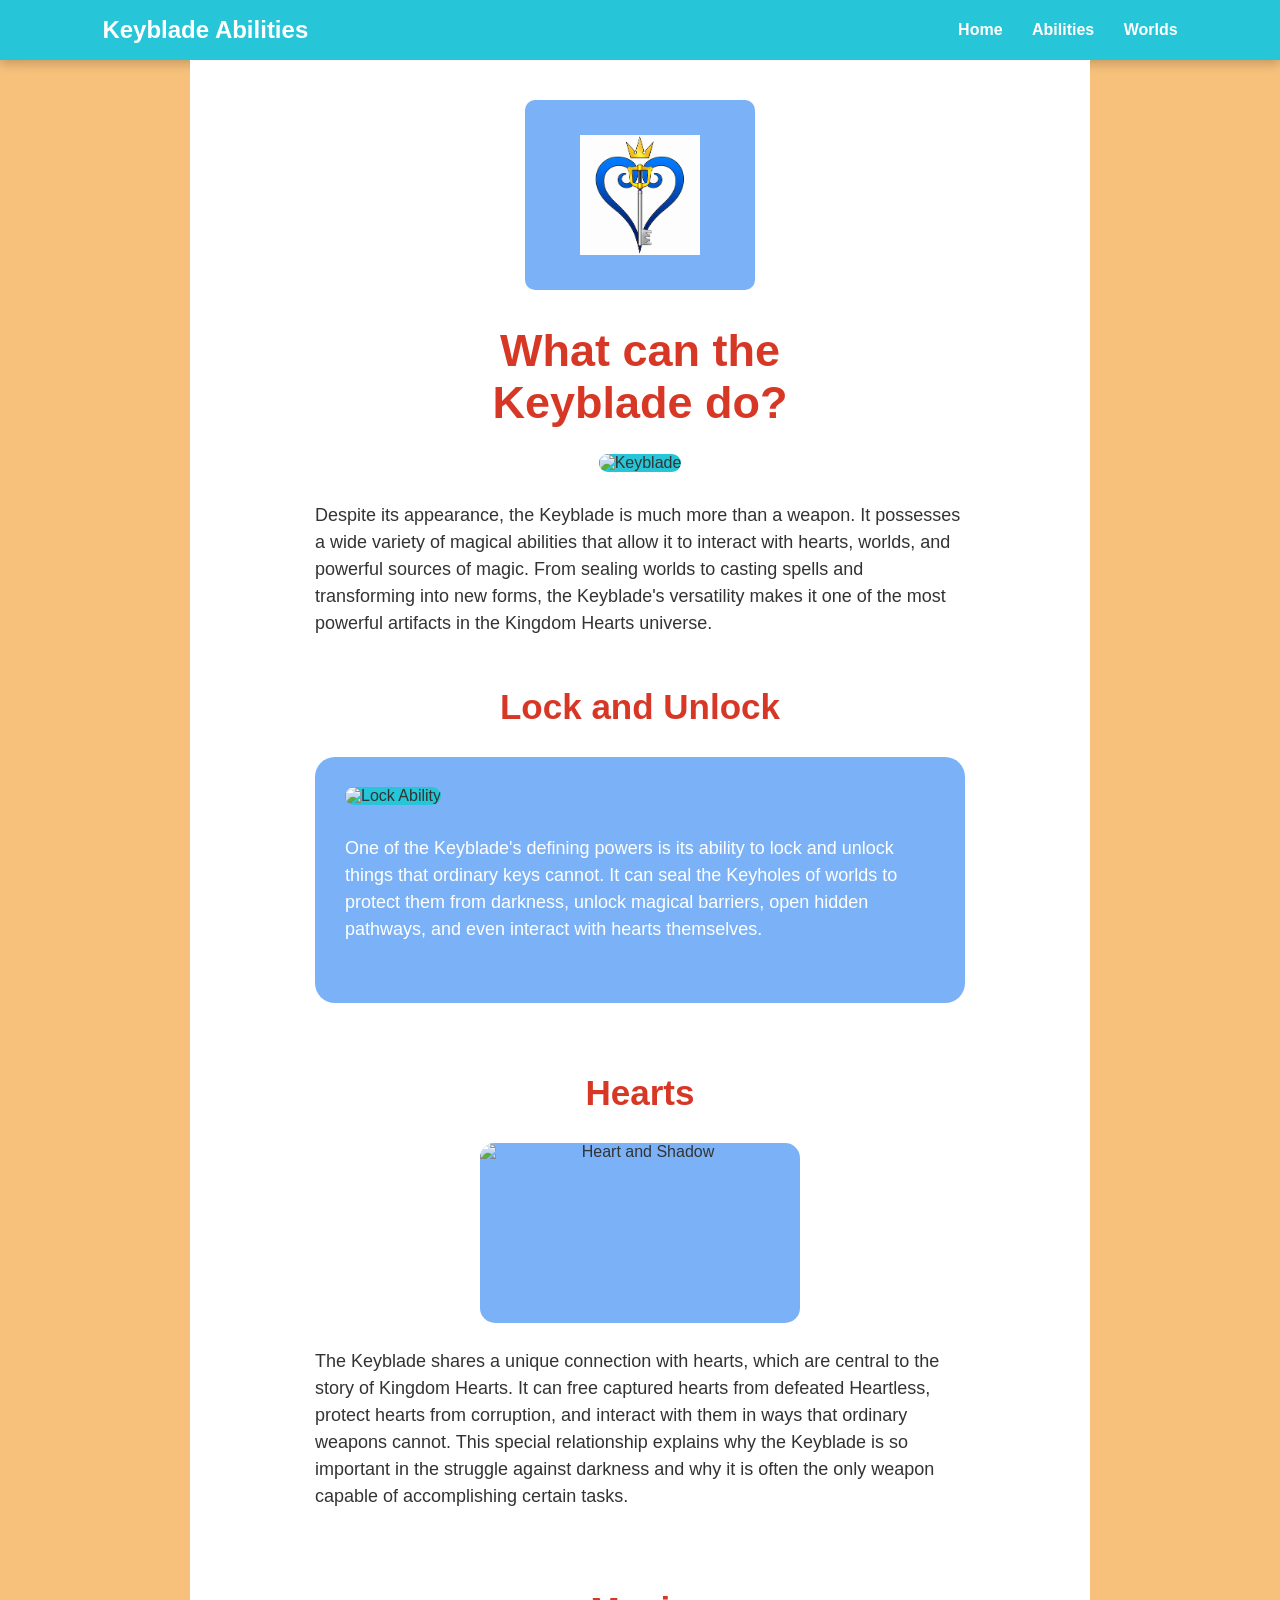
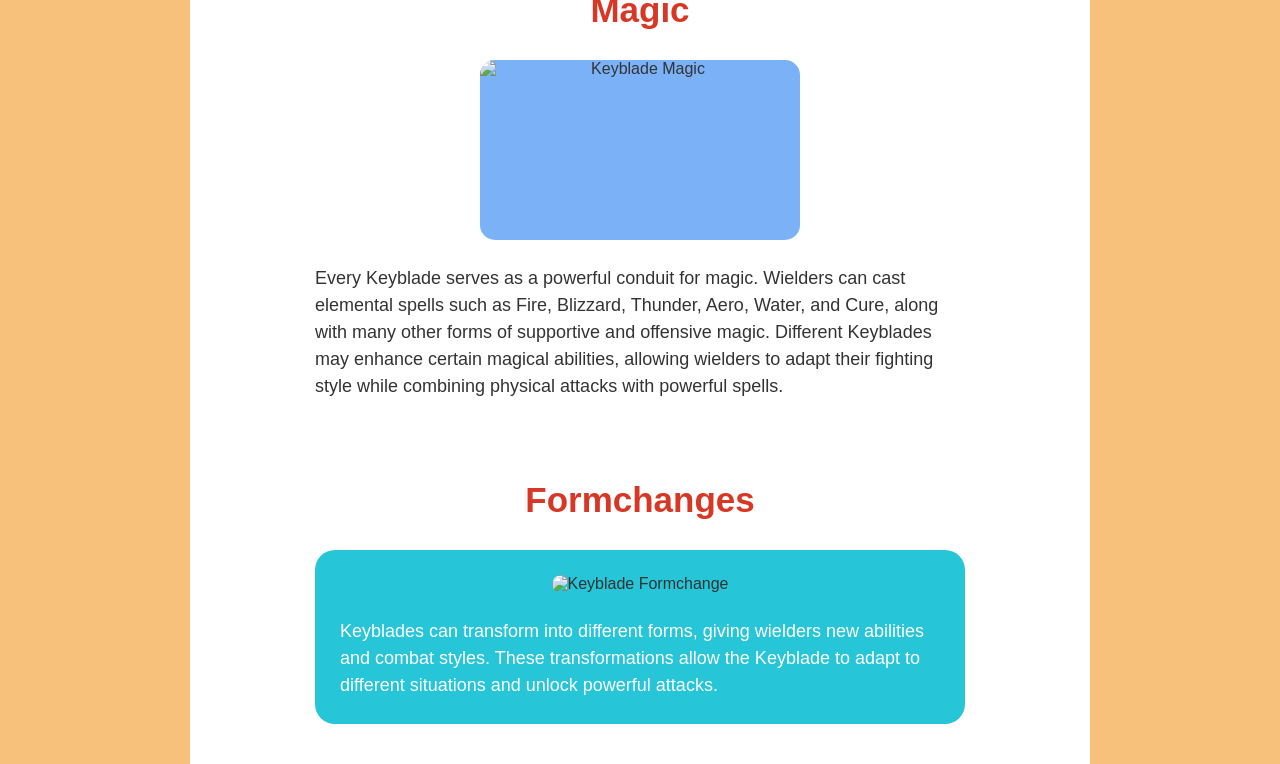
==== abilities.html @ 49fb230b "abilities html and css" ====
<!DOCTYPE html>
<html lang="en">
<head>
    <meta charset="UTF-8">
    <meta name="viewport" content="width=device-width, initial-scale=1.0">
    <title>Keyblade Abilities</title>
    <link rel="stylesheet" href="abilities.css">
</head>

<body>

    <nav>
        <h2>Keyblade Abilities</h2>
        <div class="links">
            <a href="#">Home</a>
            <a href="#">Abilities</a>
            <a href="#">Worlds</a>
        </div>
    </nav>


    <main>

        <section class="hero">

            <div class="logo">
                <img src="images/logo.png" alt="Keyblade Logo">
            </div>

            <h1>
                What can the<br>
                Keyblade do?
            </h1>

            <img class="small-image" src="images/keyblade.png" alt="Keyblade">

            <p>
                Despite its appearance, the Keyblade is much more 
                than a weapon. It possesses a wide variety of magical 
                abilities that allow it to interact with hearts, worlds, 
                and powerful sources of magic. From sealing worlds to 
                casting spells and transforming into new forms, the 
                Keyblade's versatility makes it one of the most powerful 
                artifacts in the Kingdom Hearts universe.
            </p>

        </section>


        <section class="ability">

            <h2>Lock and Unlock</h2>

            <div class="ability-card">

                <img src="images/lock.png" alt="Lock Ability">

                <p>
                    One of the Keyblade's defining powers is its ability 
                    to lock and unlock things that ordinary keys cannot. 
                    It can seal the Keyholes of worlds to protect them 
                    from darkness, unlock magical barriers, open hidden 
                    pathways, and even interact with hearts themselves.
                </p>

            </div>

        </section>

        <section class="abilities-extra">

    <h2>Hearts</h2>

    <div class="heart-image">

        <img src="images/hearts.png" alt="Heart and Shadow">

    </div>

    <p>
        The Keyblade shares a unique connection with hearts, which are 
        central to the story of Kingdom Hearts. It can free captured hearts 
        from defeated Heartless, protect hearts from corruption, and interact 
        with them in ways that ordinary weapons cannot. This special 
        relationship explains why the Keyblade is so important in the struggle 
        against darkness and why it is often the only weapon capable of 
        accomplishing certain tasks.
    </p>


    <h2>Magic</h2>

    <div class="magic-image">

        <img src="images/magic.png" alt="Keyblade Magic">

    </div>

    <p>
        Every Keyblade serves as a powerful conduit for magic. Wielders can 
        cast elemental spells such as Fire, Blizzard, Thunder, Aero, Water, 
        and Cure, along with many other forms of supportive and offensive 
        magic. Different Keyblades may enhance certain magical abilities, 
        allowing wielders to adapt their fighting style while combining 
        physical attacks with powerful spells.
    </p>


    <h2>Formchanges</h2>


    <div class="formchange-card">

        <img src="images/formchange.png" alt="Keyblade Formchange">

        <p>
            Keyblades can transform into different forms, giving wielders new 
            abilities and combat styles. These transformations allow the 
            Keyblade to adapt to different situations and unlock powerful 
            attacks.
        </p>

    </div>


</section>




    </main>


</body>
</html>
---- abilities.css ----
* {
    margin: 0;
    padding: 0;
    box-sizing: border-box;
    font-family: Arial, Helvetica, sans-serif;
}


body {
    background: #f7c07b;
    color: #333;
}


nav {
    height: 60px;
    background: #26C5D7;
    display: flex;
    justify-content: space-between;
    align-items: center;
    padding: 0 8%;
    box-shadow: 0 4px 10px rgba(0,0,0,.2);
}


nav h2 {
    color:white;
}


.links a {
    text-decoration:none;
    color:white;
    margin-left:25px;
    font-weight:bold;
}




main {
    max-width:900px;
    margin:auto;
    background:white;
    padding:40px;
    min-height:100vh;
}




.hero {
    text-align:center;
}


.logo {
    width:230px;
    height:190px;
    background:#7BB2F7;
    margin:auto;
    border-radius:10px;
    display:flex;
    justify-content:center;
    align-items:center;
}


.logo img {
    width:120px;
}


h1 {
    margin-top:35px;
    font-size:45px;
    color:#d73826;
}


.small-image {
    margin-top:25px;
    width:150px;
    height:120px;
    object-fit:cover;
    border-radius:12px;
    background:#26C5D7;
}


p {
    font-size:18px;
    line-height:1.5;
    text-align:left;
    margin:30px auto;
    max-width:650px;
}




.ability h2 {
    text-align:center;
    color:#d73826;
    font-size:35px;
    margin-top:50px;
}


.ability-card {
    background:#7BB2F7;
    border-radius:20px;
    padding:30px;
    margin:30px auto;
    max-width:650px;
}


.ability-card img {
    width:100%;
    height:250px;
    object-fit:cover;
    border-radius:15px;
    background:#26C5D7;
}


.ability-card p {
    color:white;
}



@media(max-width:600px){

    nav {
        flex-direction:column;
        height:auto;
        padding:20px;
    }

    .links {
        margin-top:15px;
    }


    main {
        padding:20px;
    }


    h1 {
        font-size:35px;
    }

}


.abilities-extra {
    text-align:center;
    margin-top:70px;
}


.abilities-extra h2 {
    font-size:35px;
    color:#d73826;
    margin:70px 0 30px;
}


.heart-image,
.magic-image {
    width:320px;
    height:180px;
    margin:auto;
    background:#7BB2F7;
    border-radius:15px;
    display:flex;
    justify-content:center;
    align-items:center;
}


.heart-image img,
.magic-image img {
    width:100%;
    height:100%;
    object-fit:cover;
    border-radius:15px;
}



.abilities-extra p {
    max-width:650px;
    margin:25px auto 80px;
    font-size:18px;
    line-height:1.5;
}



.formchange-card {

    background:#26C5D7;
    max-width:650px;
    margin:auto;
    padding:25px;
    border-radius:20px;

}


.formchange-card img {

    width:100%;
    height:260px;
    object-fit:cover;
    border-radius:15px;

}


.formchange-card p {

    color:white;
    margin-bottom:0;

}




@media(max-width:600px){

    .heart-image,
    .magic-image {

        width:90%;

    }


    .abilities-extra h2 {

        font-size:30px;

    }

}
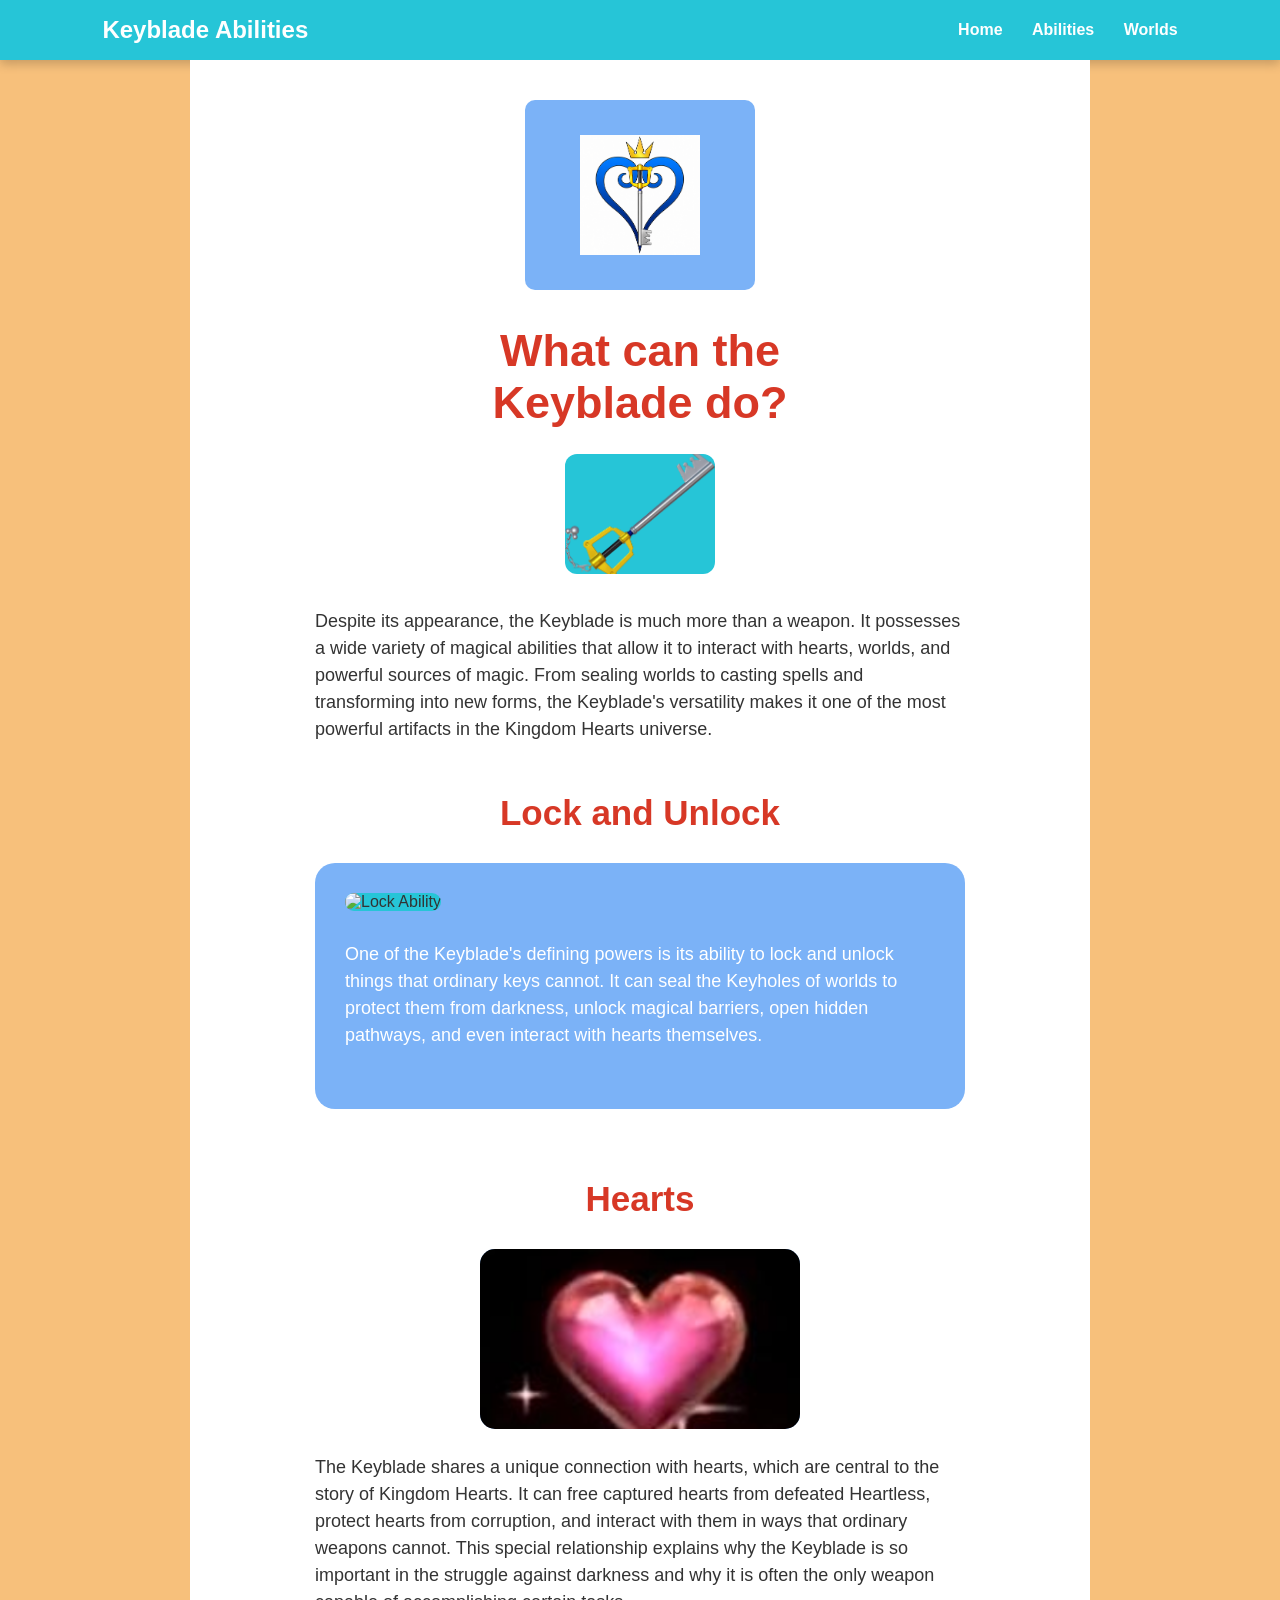
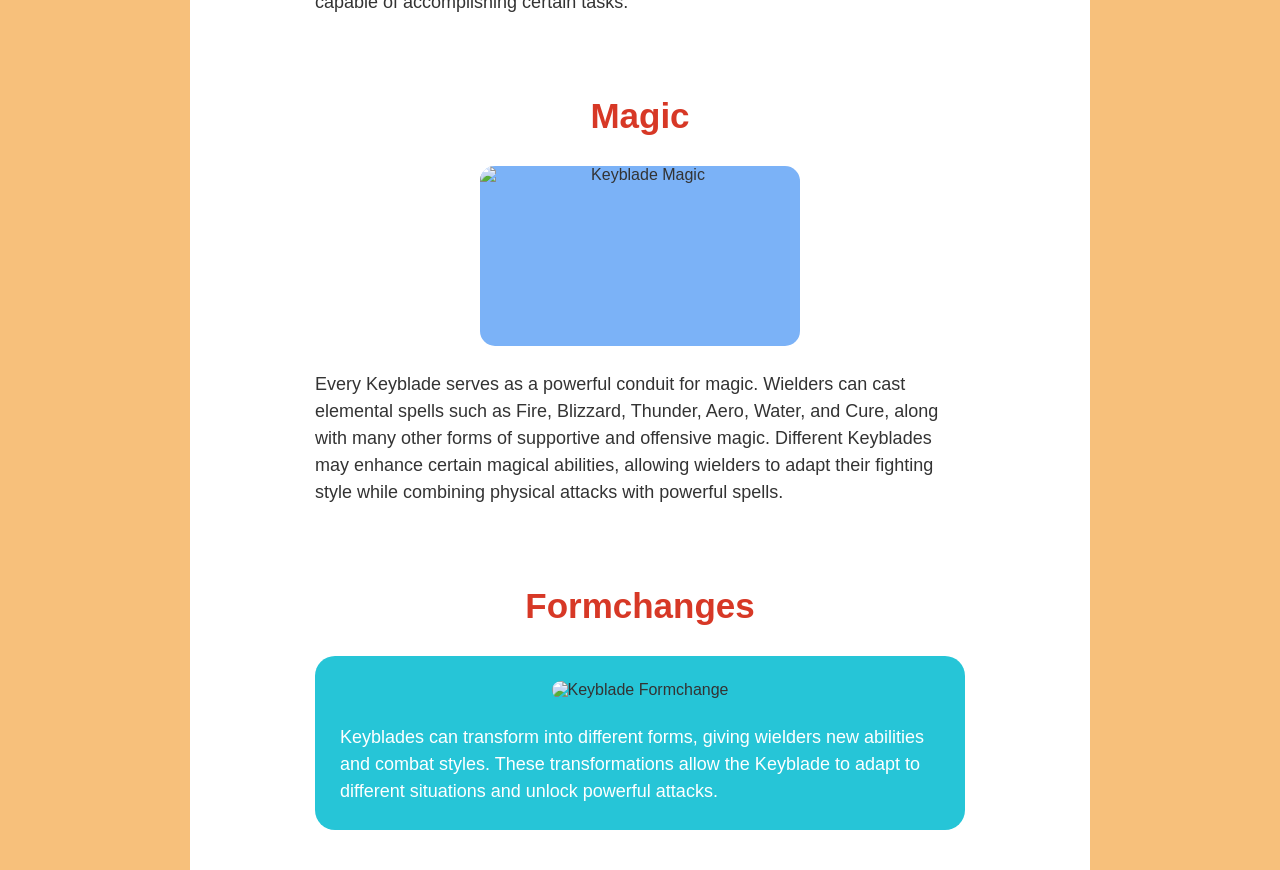
==== commit eab2caba: "Update abilities.html" ====
--- a/abilities.html
+++ b/abilities.html
@@ -12,9 +12,9 @@
     <nav>
         <h2>Keyblade Abilities</h2>
         <div class="links">
-            <a href="#">Home</a>
-            <a href="#">Abilities</a>
-            <a href="#">Worlds</a>
+            <a href="index.html">Home</a>
+            <a href="abilities.html">Abilities</a>
+            <a href="">Worlds</a>
         </div>
     </nav>
 
@@ -32,7 +32,7 @@
                 Keyblade do?
             </h1>
 
-            <img class="small-image" src="images/keyblade.png" alt="Keyblade">
+            <img class="small-image" src="images/Kingdom Key.webp" alt="Keyblade">
 
             <p>
                 Despite its appearance, the Keyblade is much more 
@@ -73,7 +73,7 @@
 
     <div class="heart-image">
 
-        <img src="images/hearts.png" alt="Heart and Shadow">
+        <img src="images/Heart.png" alt="Heart and Shadow">
 
     </div>
 
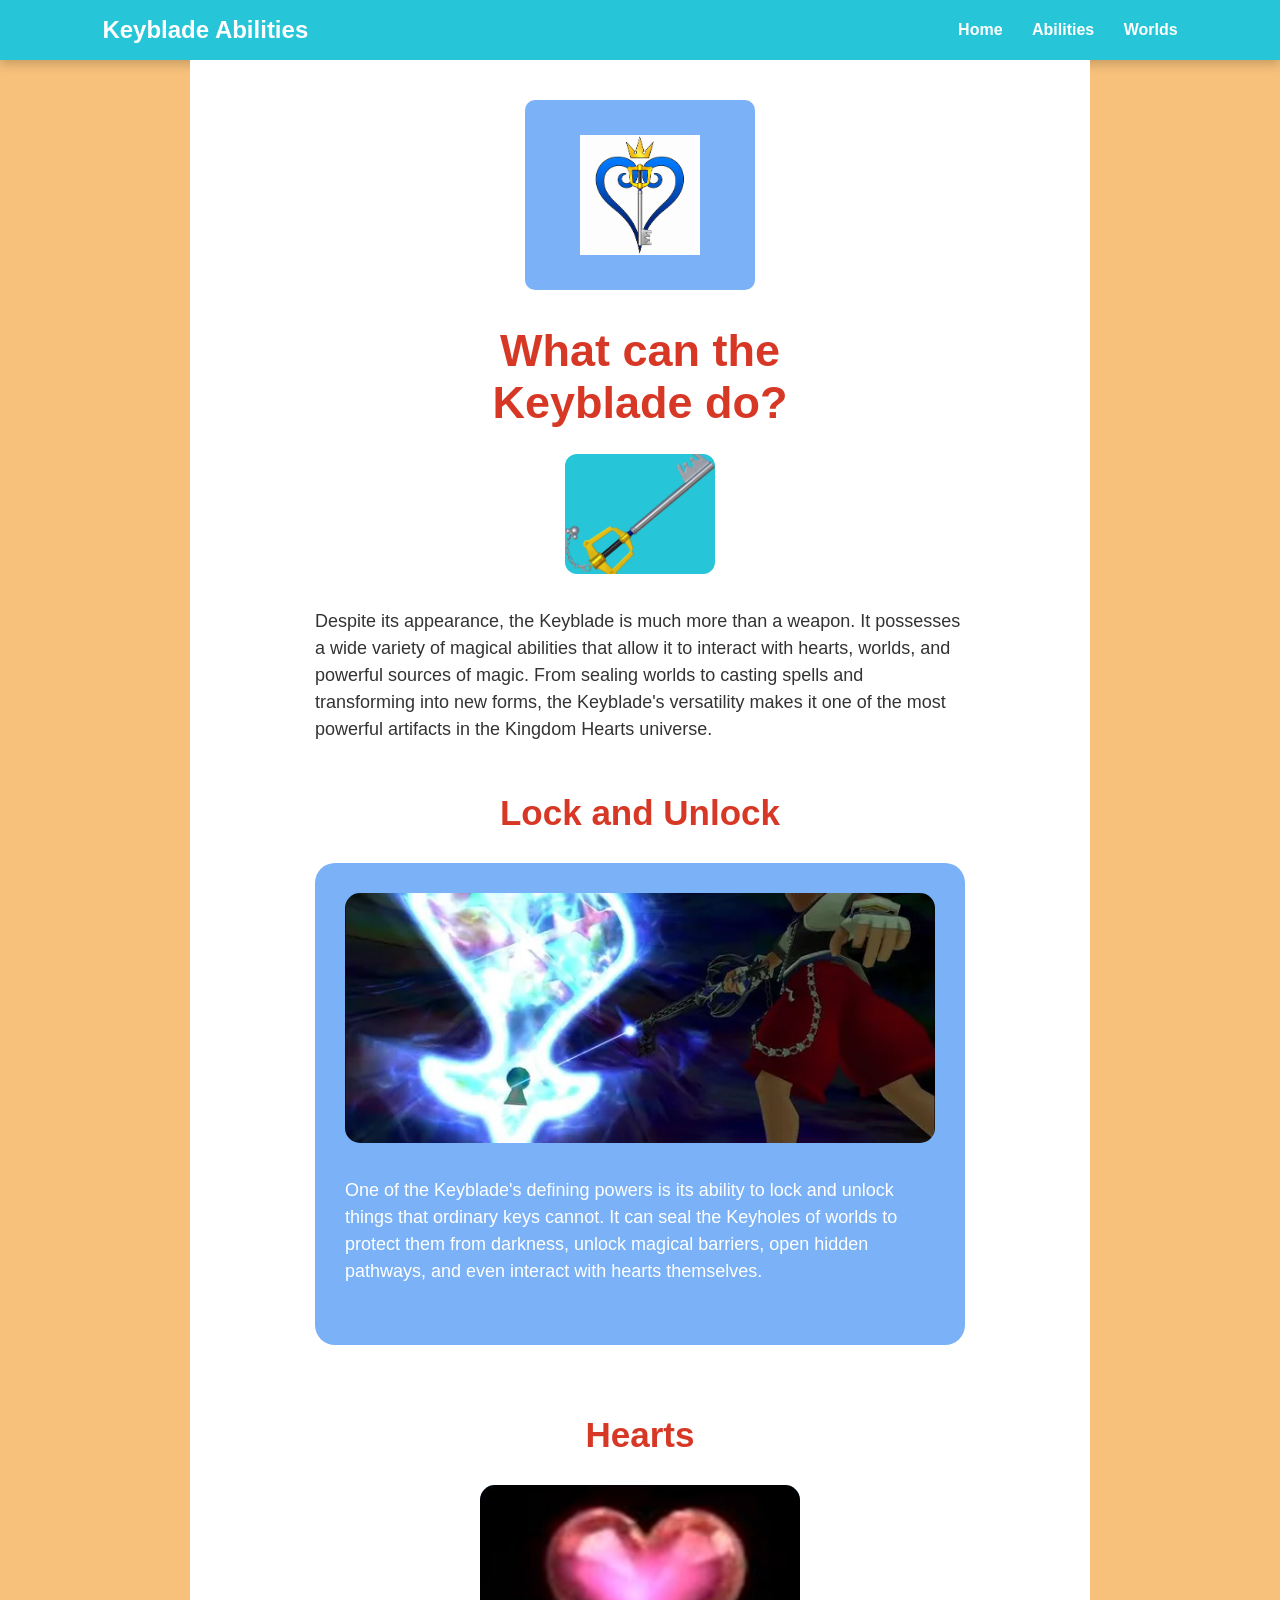
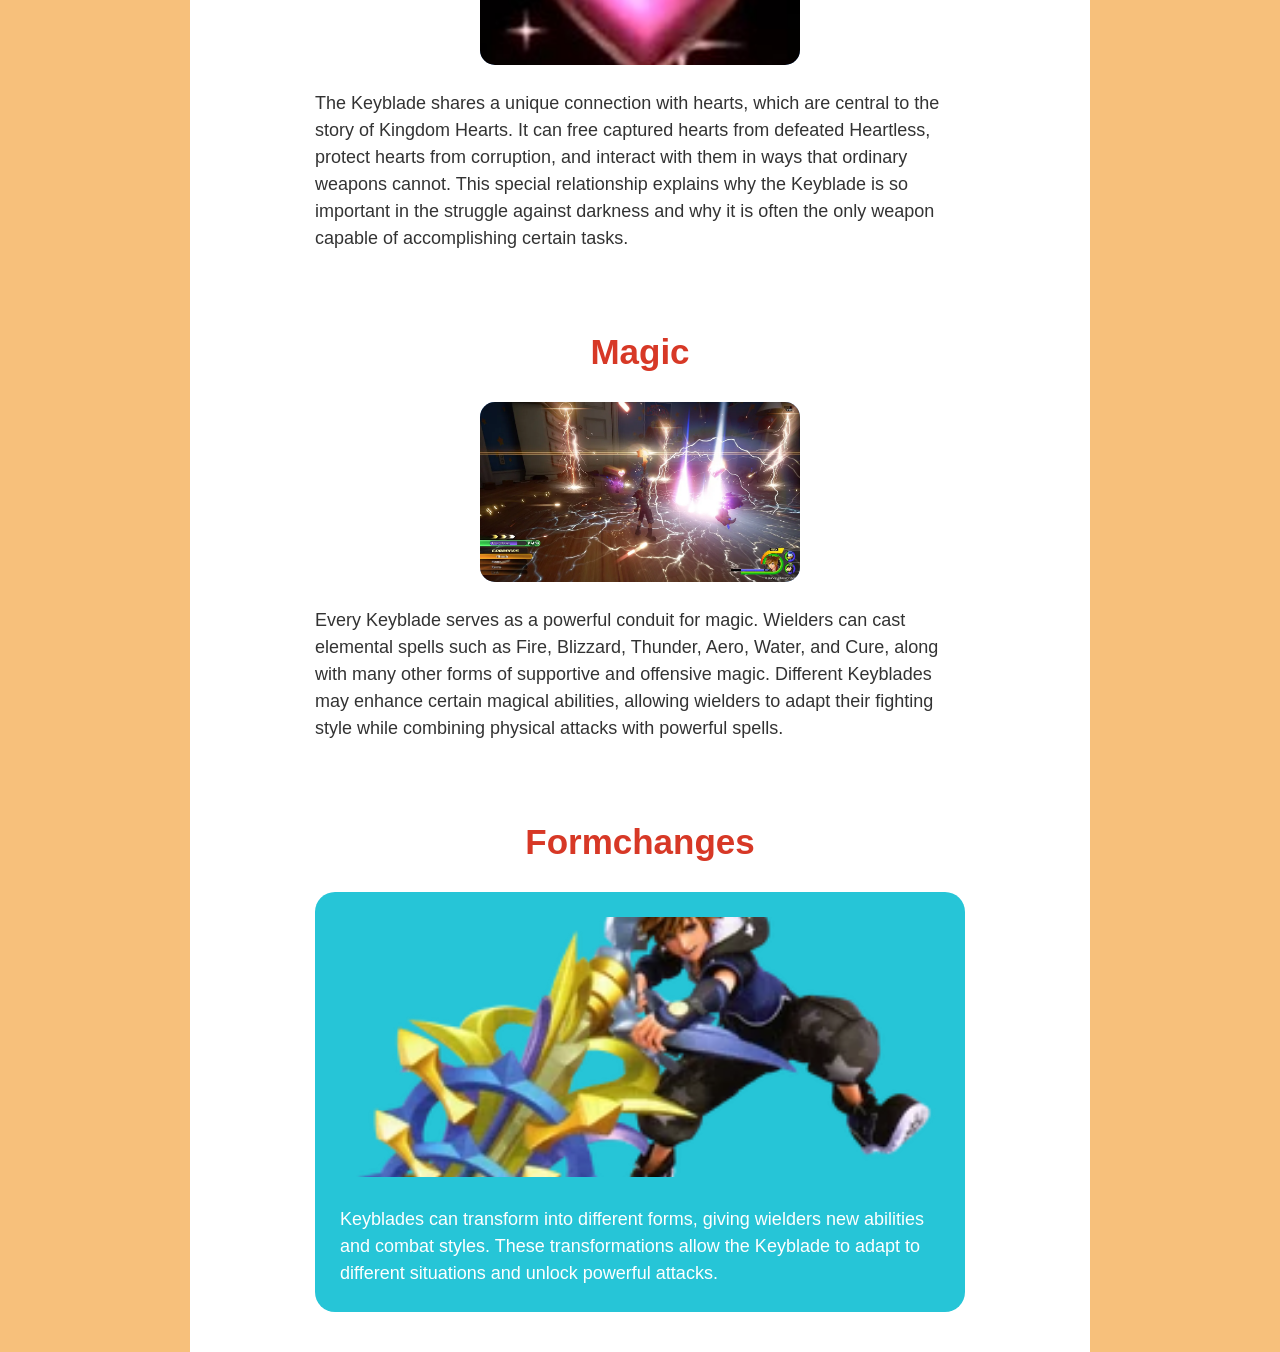
==== commit 4889b24c: "updates" ====
--- a/abilities.html
+++ b/abilities.html
@@ -4,7 +4,7 @@
     <meta charset="UTF-8">
     <meta name="viewport" content="width=device-width, initial-scale=1.0">
     <title>Keyblade Abilities</title>
-    <link rel="stylesheet" href="abilities.css">
+    <link rel="stylesheet" href="styles/abilities.css">
 </head>
 
 <body>
@@ -53,7 +53,7 @@
 
             <div class="ability-card">
 
-                <img src="images/lock.png" alt="Lock Ability">
+                <img src="images/locking keyhole.webp" alt="Lock Ability">
 
                 <p>
                     One of the Keyblade's defining powers is its ability 
@@ -92,7 +92,7 @@
 
     <div class="magic-image">
 
-        <img src="images/magic.png" alt="Keyblade Magic">
+        <img src="images/Thunder magic.webp" alt="Keyblade Magic">
 
     </div>
 
@@ -111,7 +111,8 @@
 
     <div class="formchange-card">
 
-        <img src="images/formchange.png" alt="Keyblade Formchange">
+
+        <img src="images/Magic Blaster.webp" alt="Keyblade Formchange">
 
         <p>
             Keyblades can transform into different forms, giving wielders new 
--- a/styles/abilities.css
+++ b/styles/abilities.css
@@ -0,0 +1,251 @@
+* {
+    margin: 0;
+    padding: 0;
+    box-sizing: border-box;
+    font-family: Arial, Helvetica, sans-serif;
+}
+
+
+body {
+    background: #f7c07b;
+    color: #333;
+}
+
+
+nav {
+    height: 60px;
+    background: #26C5D7;
+    display: flex;
+    justify-content: space-between;
+    align-items: center;
+    padding: 0 8%;
+    box-shadow: 0 4px 10px rgba(0,0,0,.2);
+}
+
+
+nav h2 {
+    color:white;
+}
+
+
+.links a {
+    text-decoration:none;
+    color:white;
+    margin-left:25px;
+    font-weight:bold;
+}
+
+
+
+
+main {
+    max-width:900px;
+    margin:auto;
+    background:white;
+    padding:40px;
+    min-height:100vh;
+}
+
+
+
+
+.hero {
+    text-align:center;
+}
+
+
+.logo {
+    width:230px;
+    height:190px;
+    background:#7BB2F7;
+    margin:auto;
+    border-radius:10px;
+    display:flex;
+    justify-content:center;
+    align-items:center;
+}
+
+
+.logo img {
+    width:120px;
+}
+
+
+h1 {
+    margin-top:35px;
+    font-size:45px;
+    color:#d73826;
+}
+
+
+.small-image {
+    margin-top:25px;
+    width:150px;
+    height:120px;
+    object-fit:cover;
+    border-radius:12px;
+    background:#26C5D7;
+}
+
+
+p {
+    font-size:18px;
+    line-height:1.5;
+    text-align:left;
+    margin:30px auto;
+    max-width:650px;
+}
+
+
+
+
+.ability h2 {
+    text-align:center;
+    color:#d73826;
+    font-size:35px;
+    margin-top:50px;
+}
+
+
+.ability-card {
+    background:#7BB2F7;
+    border-radius:20px;
+    padding:30px;
+    margin:30px auto;
+    max-width:650px;
+}
+
+
+.ability-card img {
+    width:100%;
+    height:250px;
+    object-fit:cover;
+    border-radius:15px;
+    background:#26C5D7;
+}
+
+
+.ability-card p {
+    color:white;
+}
+
+
+
+@media(max-width:600px){
+
+    nav {
+        flex-direction:column;
+        height:auto;
+        padding:20px;
+    }
+
+    .links {
+        margin-top:15px;
+    }
+
+
+    main {
+        padding:20px;
+    }
+
+
+    h1 {
+        font-size:35px;
+    }
+
+}
+
+
+.abilities-extra {
+    text-align:center;
+    margin-top:70px;
+}
+
+
+.abilities-extra h2 {
+    font-size:35px;
+    color:#d73826;
+    margin:70px 0 30px;
+}
+
+
+.heart-image,
+.magic-image {
+    width:320px;
+    height:180px;
+    margin:auto;
+    background:#7BB2F7;
+    border-radius:15px;
+    display:flex;
+    justify-content:center;
+    align-items:center;
+}
+
+
+.heart-image img,
+.magic-image img {
+    width:100%;
+    height:100%;
+    object-fit:cover;
+    border-radius:15px;
+}
+
+
+
+.abilities-extra p {
+    max-width:650px;
+    margin:25px auto 80px;
+    font-size:18px;
+    line-height:1.5;
+}
+
+
+
+.formchange-card {
+
+    background:#26C5D7;
+    max-width:650px;
+    margin:auto;
+    padding:25px;
+    border-radius:20px;
+
+}
+
+
+.formchange-card img {
+
+    width:100%;
+    height:260px;
+    object-fit:cover;
+    border-radius:15px;
+
+}
+
+
+.formchange-card p {
+
+    color:white;
+    margin-bottom:0;
+
+}
+
+
+
+
+@media(max-width:600px){
+
+    .heart-image,
+    .magic-image {
+
+        width:90%;
+
+    }
+
+
+    .abilities-extra h2 {
+
+        font-size:30px;
+
+    }
+
+}
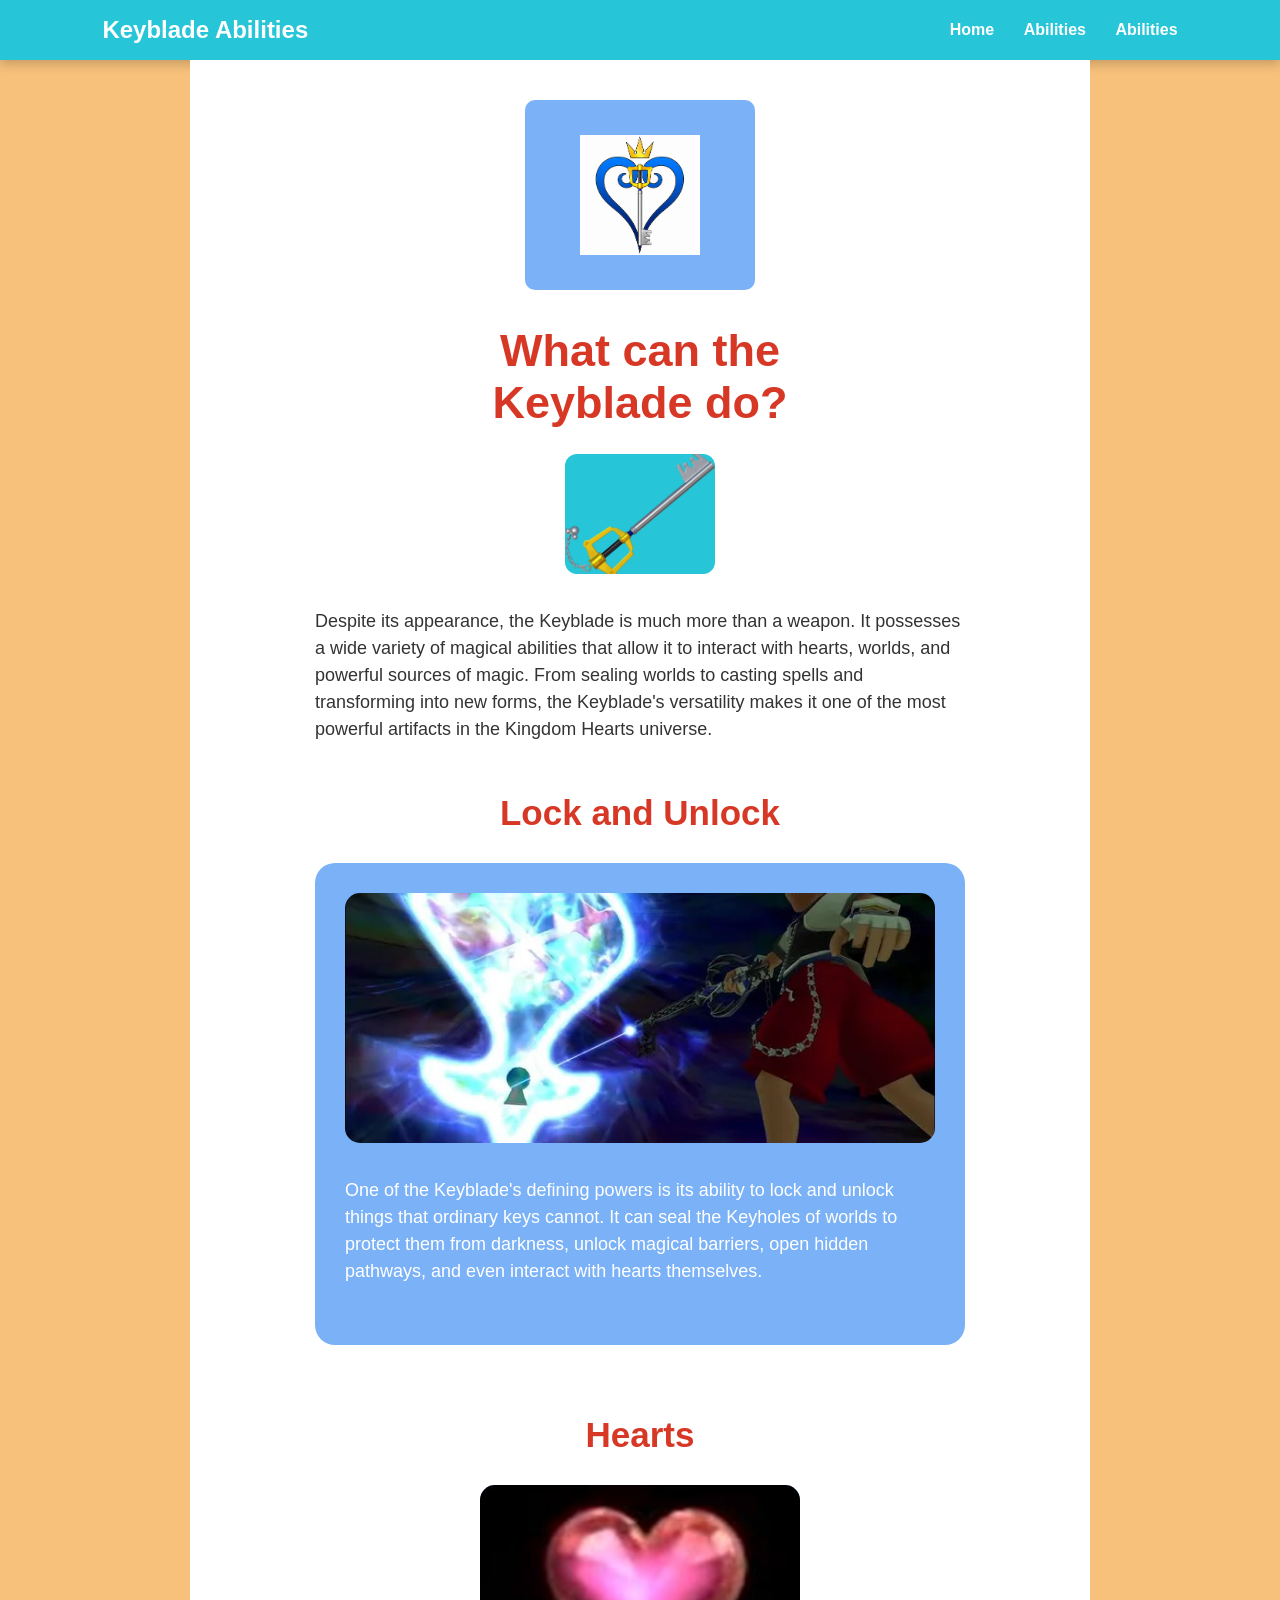
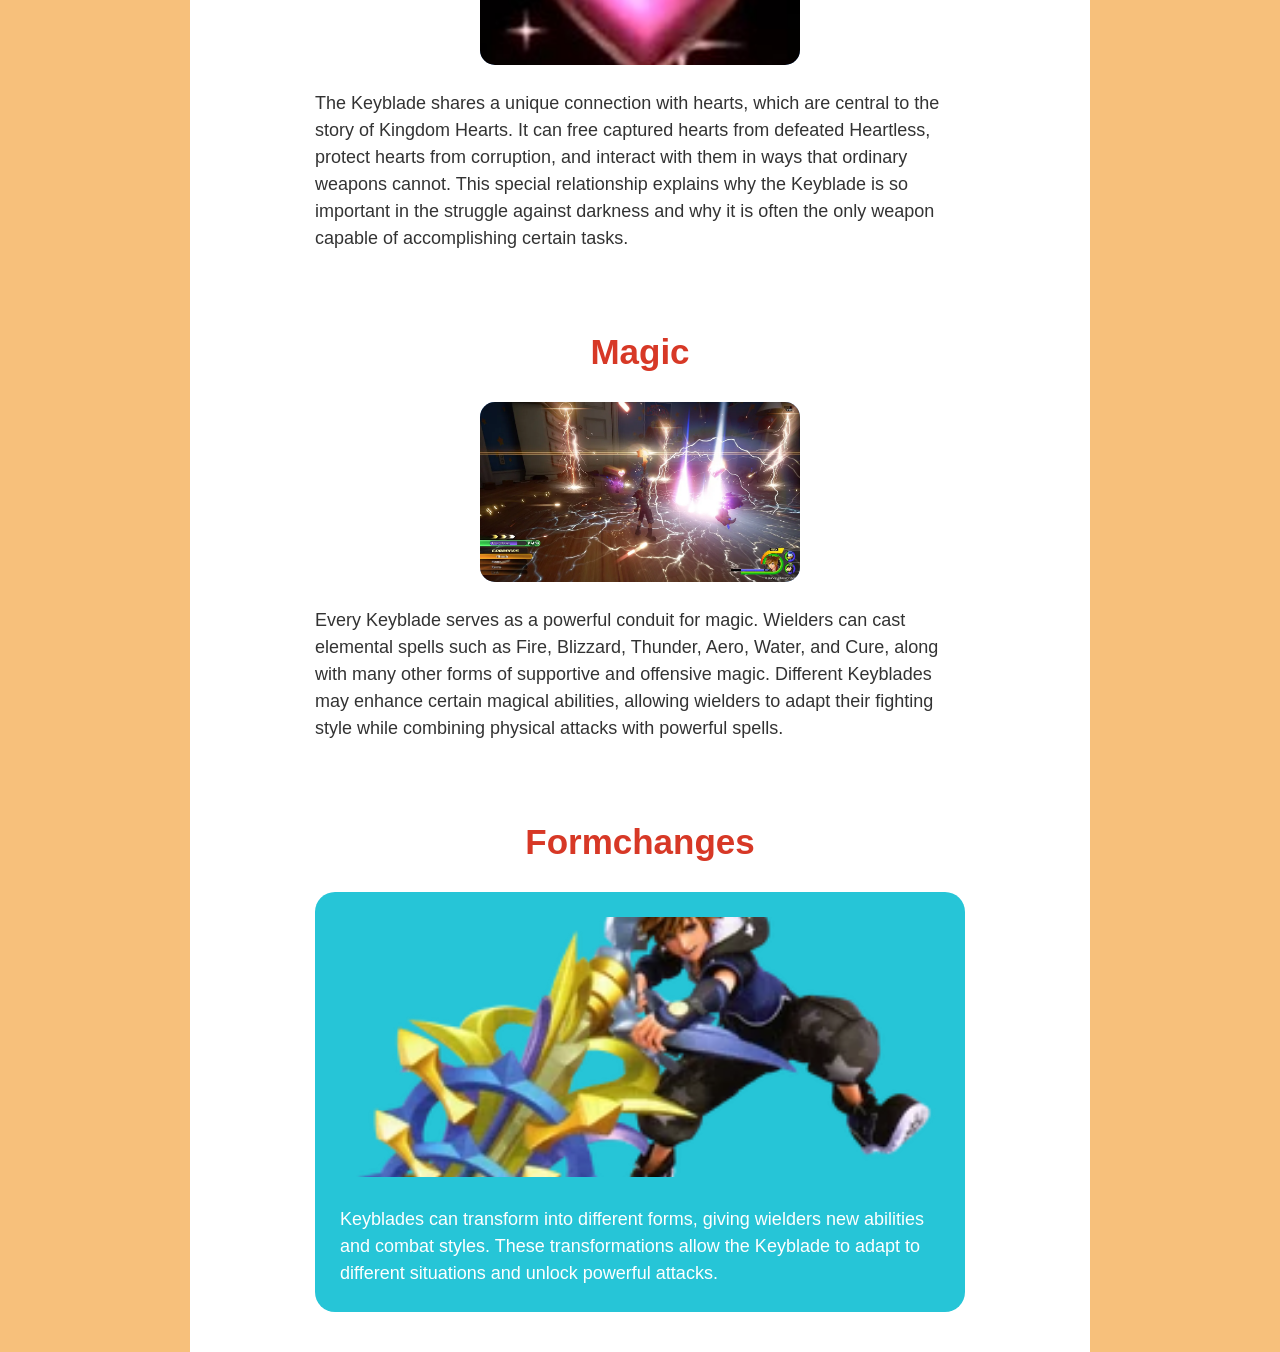
==== commit 4f9f0ec0: "update" ====
--- a/abilities.html
+++ b/abilities.html
@@ -13,8 +13,8 @@
         <h2>Keyblade Abilities</h2>
         <div class="links">
             <a href="index.html">Home</a>
+            <a href="basics.html">Abilities</a>
             <a href="abilities.html">Abilities</a>
-            <a href="">Worlds</a>
         </div>
     </nav>
 
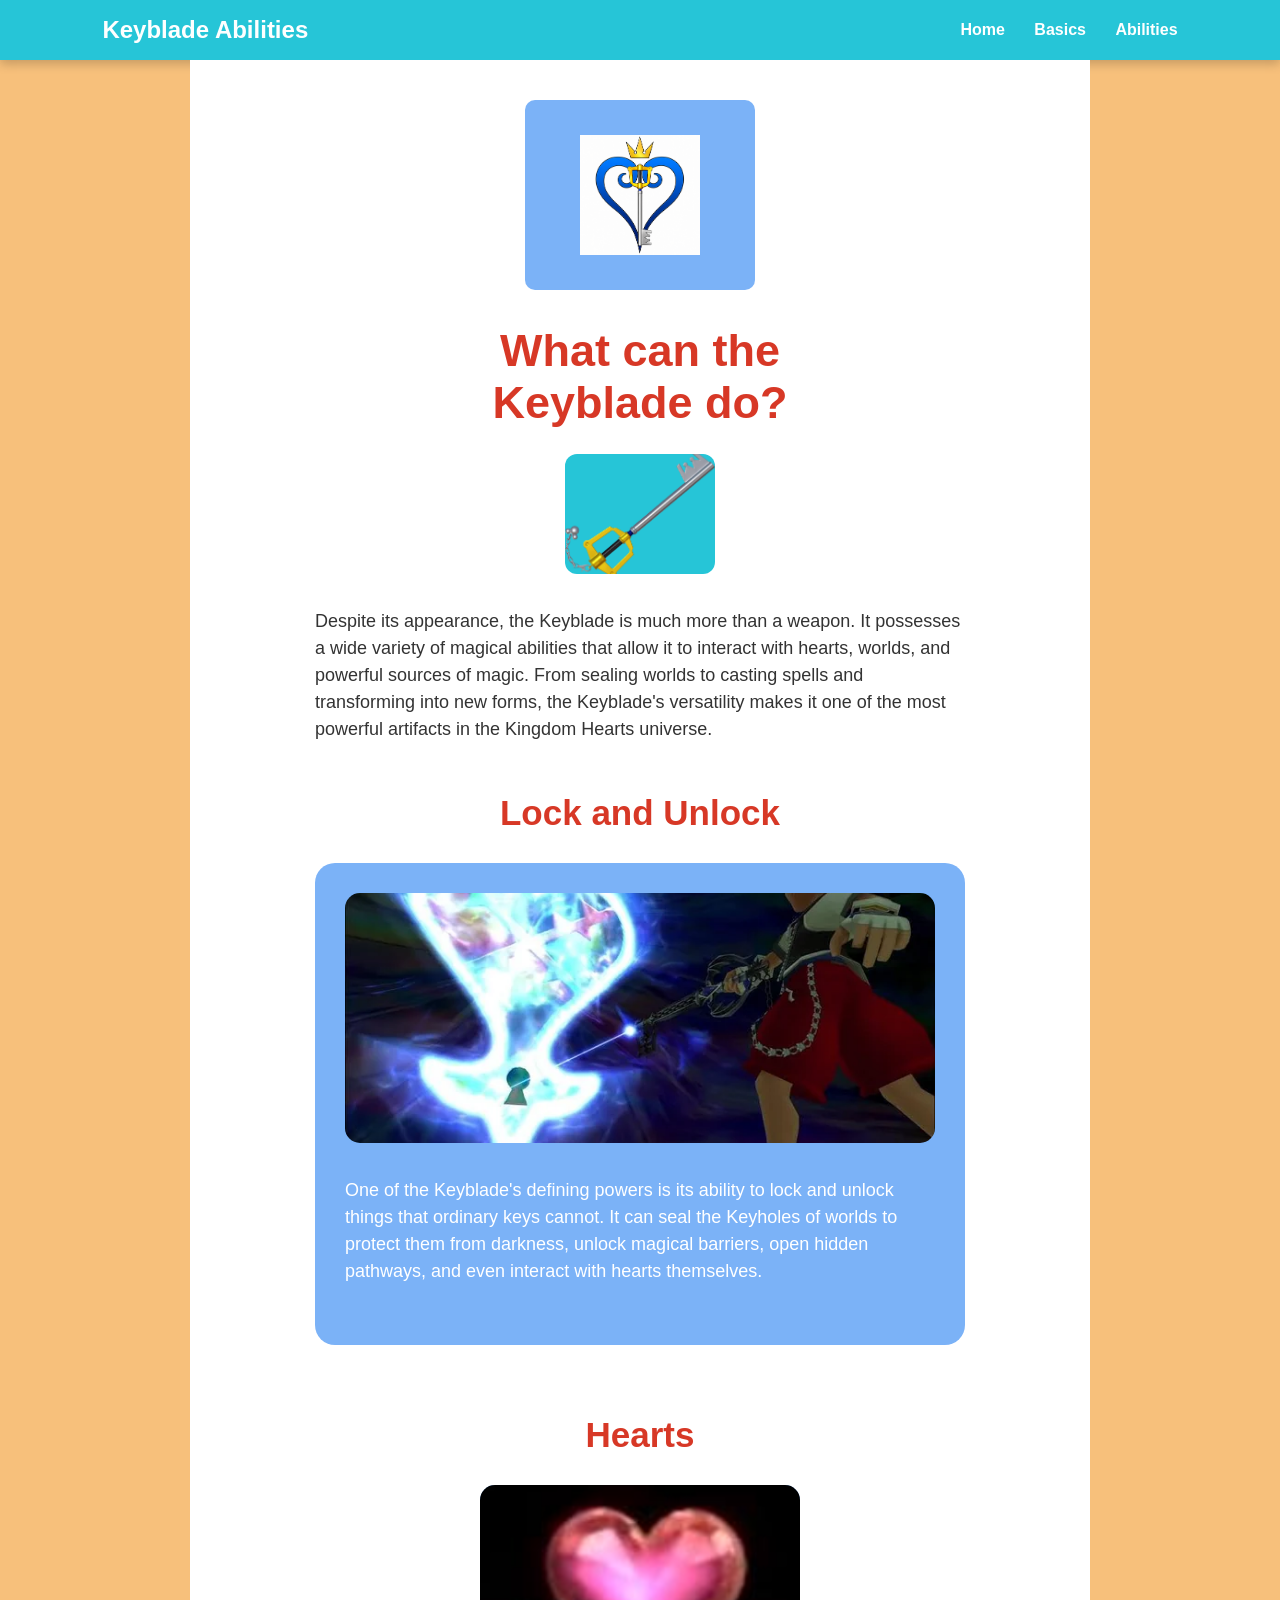
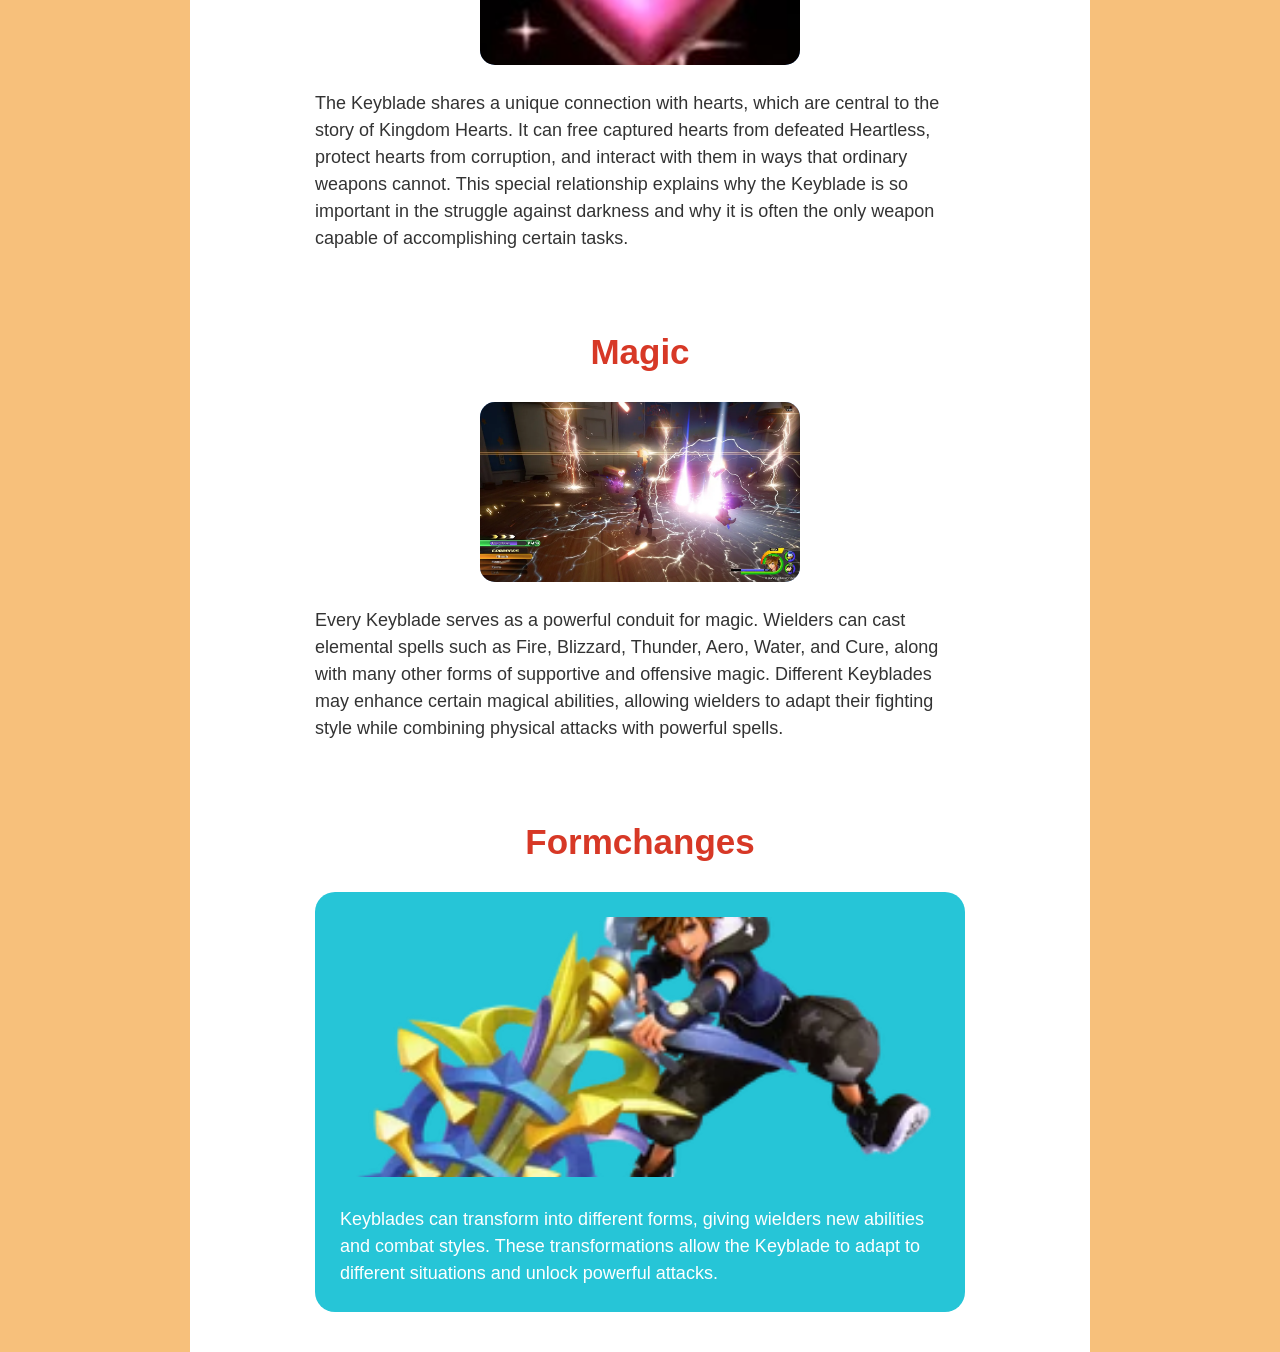
==== commit 5ae35214: "update" ====
--- a/abilities.html
+++ b/abilities.html
@@ -13,7 +13,7 @@
         <h2>Keyblade Abilities</h2>
         <div class="links">
             <a href="index.html">Home</a>
-            <a href="basics.html">Abilities</a>
+            <a href="basics.html">Basics</a>
             <a href="abilities.html">Abilities</a>
         </div>
     </nav>
